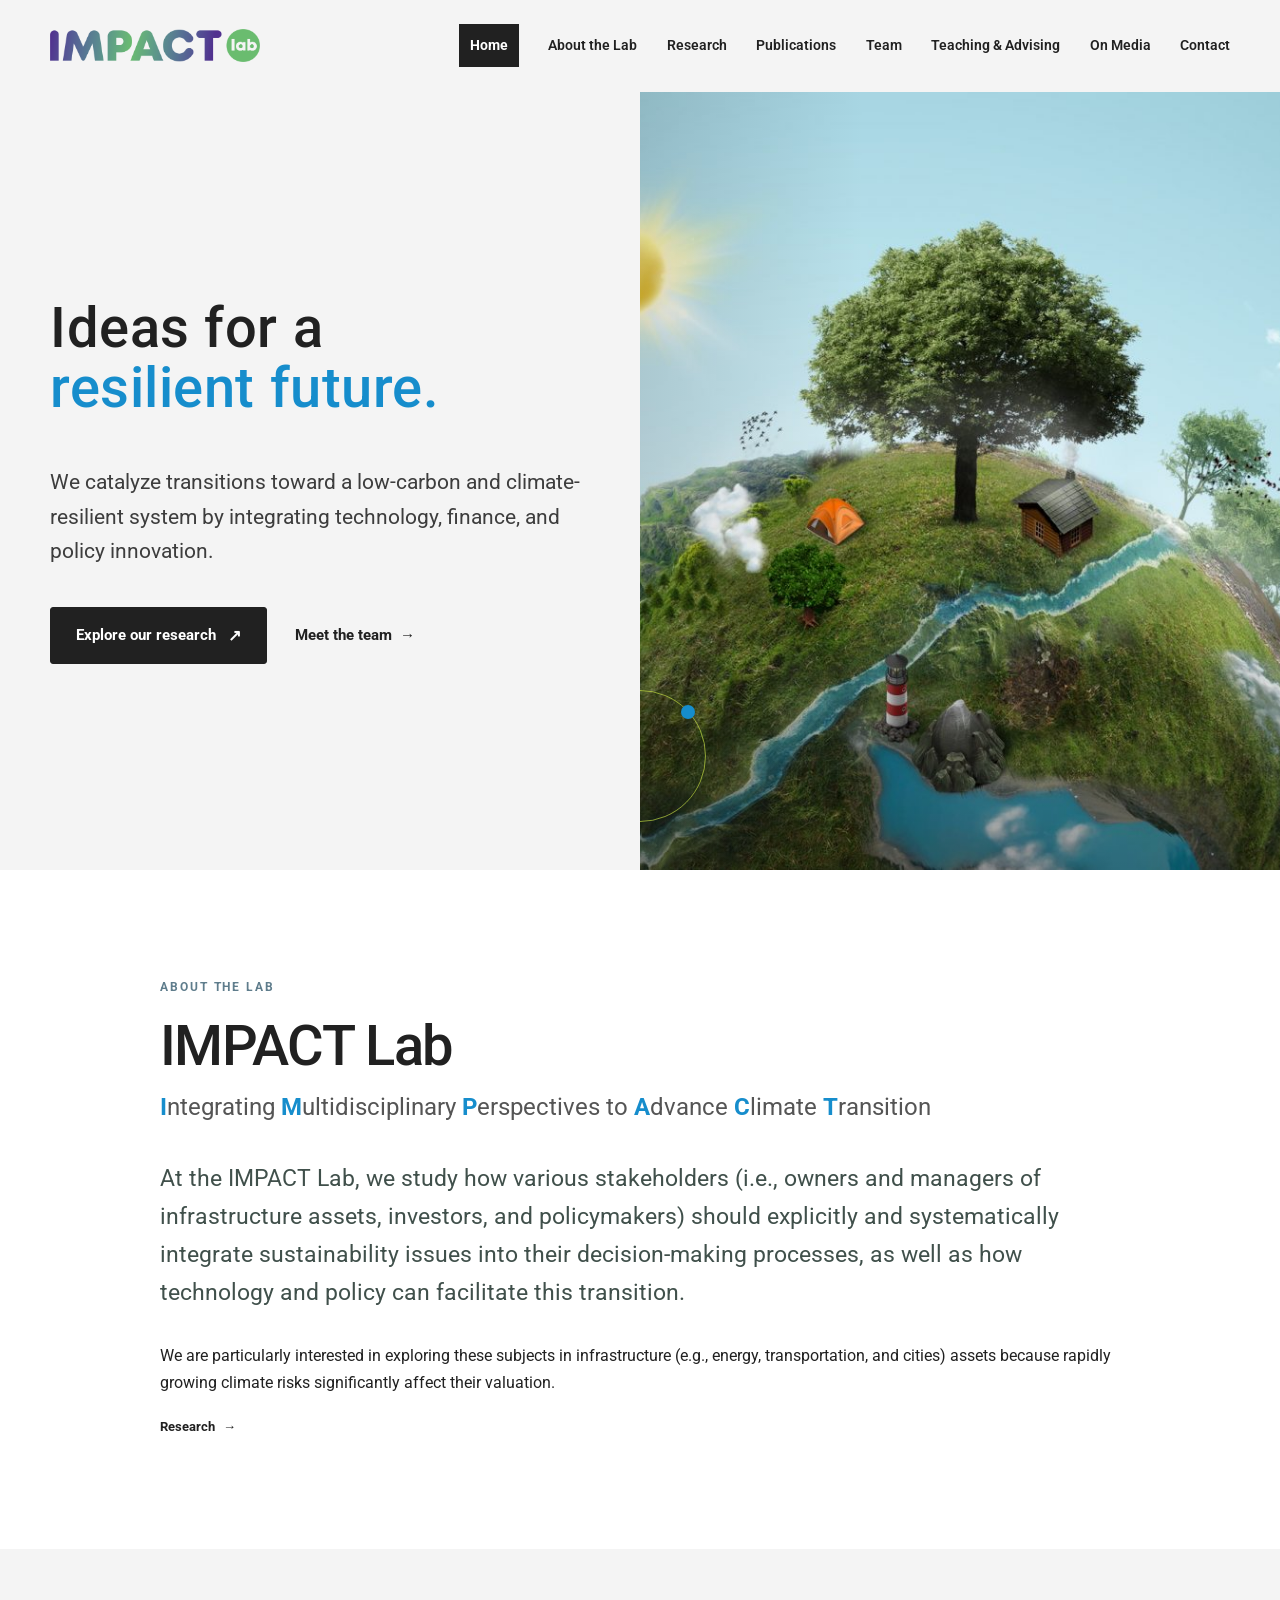
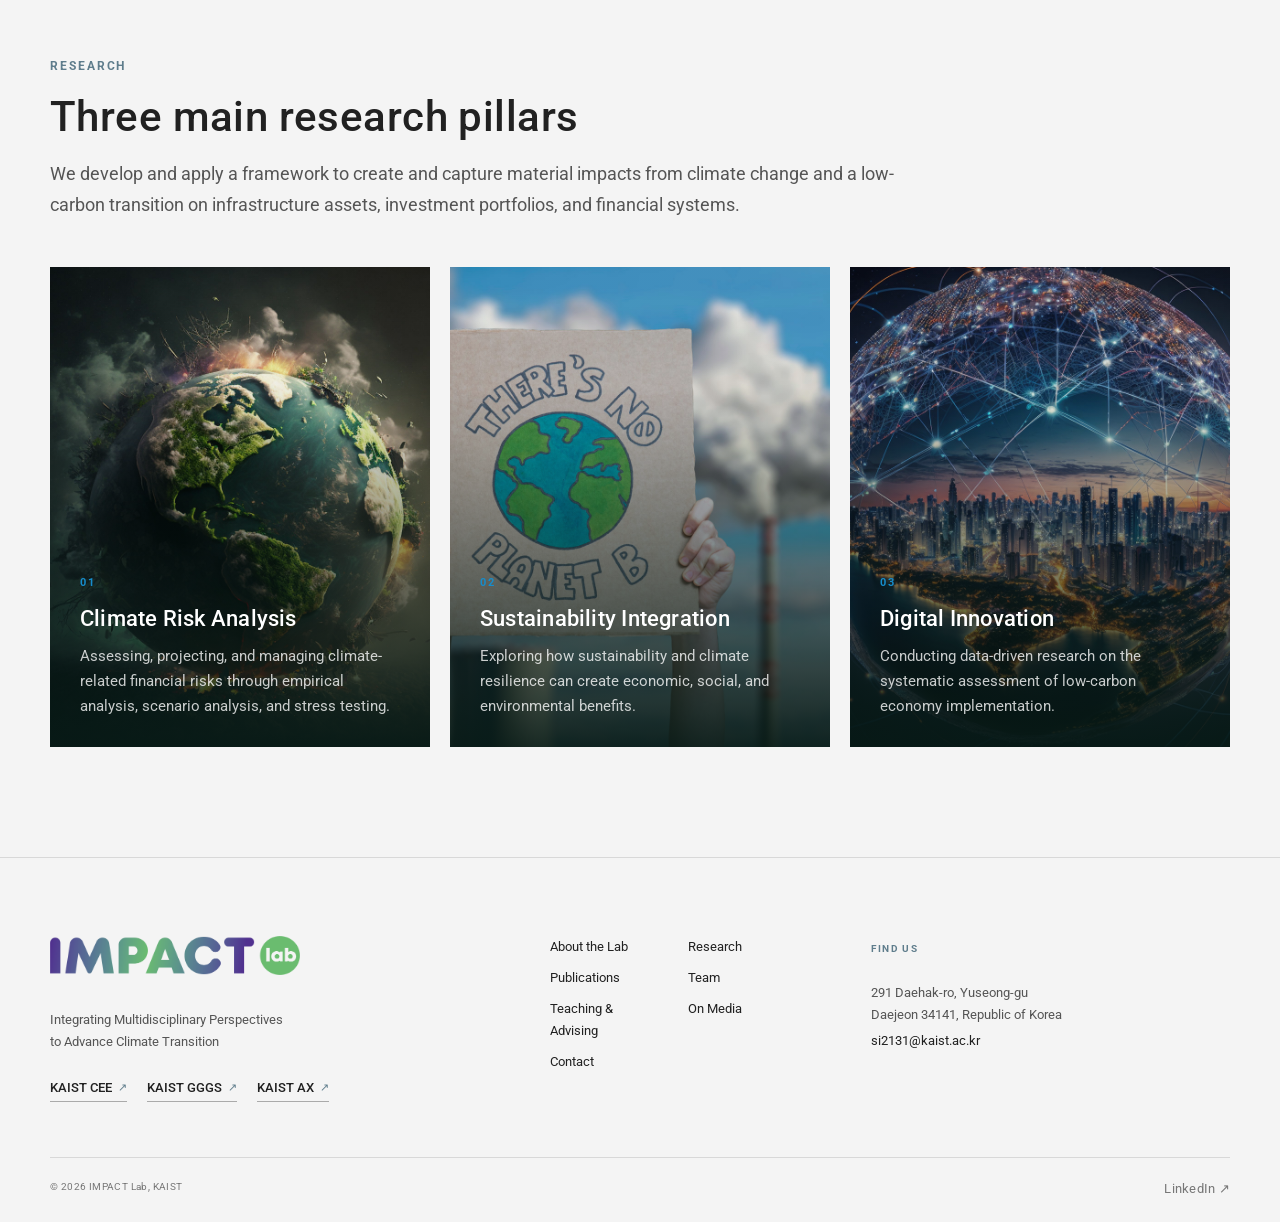
==== index.html @ 7cf45eeb "Add IMPACT Lab logo to site header" ====
<!doctype html>
<html lang="en">
<head>
  <meta charset="utf-8">
  <meta name="viewport" content="width=1180">
  <meta name="description" content="IMPACT Lab at KAIST integrates multidisciplinary perspectives to advance climate transition.">
  <meta name="theme-color" content="#f4f4f4">
  <meta name="color-scheme" content="only light">
  <meta property="og:title" content="IMPACT Lab | KAIST">
  <meta property="og:description" content="Integrating multidisciplinary perspectives to advance climate transition.">
  <meta property="og:type" content="website">
  <meta property="og:image" content="assets/images/hero.jpg">
  <title>IMPACT Lab | KAIST</title>
  <link rel="icon" href="assets/favicon-impact.svg" type="image/svg+xml">
  <link rel="stylesheet" href="assets/css/style.css?v=20260831-header">
  <script src="assets/js/site.js?v=20260831-header" defer></script>
</head>
<body>
  <div data-site-header></div>
  <main id="main-content">
    <section class="home-hero">
      <div class="hero-copy">
        <div class="hero-copy-inner" data-reveal>
          <h1>Ideas for a<br><span>resilient future.</span></h1>
          <p class="lead">We catalyze transitions toward a low-carbon and climate-resilient system by integrating technology, finance, and policy innovation.</p>
          <div class="hero-actions">
            <a class="btn btn-light" href="research.html">Explore our research</a>
            <a class="text-link" href="people.html">Meet the team</a>
          </div>
        </div>
      </div>
      <div class="hero-visual">
        <img src="assets/images/hero.jpg" alt="A small green world representing a sustainable future">
        <span class="hero-orbit" aria-hidden="true"></span>
      </div>
    </section>

    <section class="section">
      <div class="container impact-intro">
        <div class="intro-copy" data-reveal>
          <p class="eyebrow">About the Lab</p>
          <h2 class="impact-heading">IMPACT <span>Lab</span></h2>
          <p class="impact-expansion"><strong>I</strong>ntegrating <strong>M</strong>ultidisciplinary <strong>P</strong>erspectives to <strong>A</strong>dvance <strong>C</strong>limate <strong>T</strong>ransition</p>
          <p class="lead">At the IMPACT Lab, we study how various stakeholders (i.e., owners and managers of infrastructure assets, investors, and policymakers) should explicitly and systematically integrate sustainability issues into their decision-making processes, as well as how technology and policy can facilitate this transition.</p>
          <p>We are particularly interested in exploring these subjects in infrastructure (e.g., energy, transportation, and cities) assets because rapidly growing climate risks significantly affect their valuation.</p>
          <a class="text-link" href="research.html">Research</a>
        </div>
      </div>
    </section>

    <section class="section section-sand">
      <div class="container">
        <div class="section-heading home-research-heading" data-reveal>
          <div>
            <p class="eyebrow">Research</p>
            <h2>Three main research pillars</h2>
            <p class="research-intro">We develop and apply a framework to create and capture material impacts from climate change and a low-carbon transition on infrastructure assets, investment portfolios, and financial systems.</p>
          </div>
        </div>
        <div class="research-cards">
          <a class="research-card" href="research.html#climate-risk" data-reveal>
            <img src="assets/images/research-climate.jpg" alt="Earth under the effects of climate change" loading="lazy">
            <div class="research-card-copy">
              <span class="research-number">01</span>
              <h3>Climate Risk Analysis</h3>
              <p>Assessing, projecting, and managing climate-related financial risks through empirical analysis, scenario analysis, and stress testing.</p>
            </div>
          </a>
          <a class="research-card" href="research.html#sustainability" data-reveal>
            <img src="assets/images/research-integration.jpg" alt="Climate action sign in front of industrial infrastructure" loading="lazy">
            <div class="research-card-copy">
              <span class="research-number">02</span>
              <h3>Sustainability Integration</h3>
              <p>Exploring how sustainability and climate resilience can create economic, social, and environmental benefits.</p>
            </div>
          </a>
          <a class="research-card" href="research.html#digital" data-reveal>
            <img src="assets/images/research-digital.jpg" alt="Connected city illustrating digital innovation" loading="lazy">
            <div class="research-card-copy">
              <span class="research-number">03</span>
              <h3>Digital Innovation</h3>
              <p>Conducting data-driven research on the systematic assessment of low-carbon economy implementation.</p>
            </div>
          </a>
        </div>
      </div>
    </section>

  </main>
  <div data-site-footer></div>
</body>
</html>
---- assets/css/style.css ----
@import url("https://fonts.googleapis.com/css2?family=Roboto:wght@400;500;700&display=swap");

:root {
  color-scheme: only light;
  --ink: #212121;
  --muted: #555555;
  --forest: #212121;
  --forest-2: #5f7d8c;
  --lime: #168dcc;
  --mint: #dbe6eb;
  --sand: #f4f4f4;
  --cream: #ffffff;
  --white: #fff;
  --line: #d8d8d8;
  --orange: #168dcc;
  --serif: "Roboto", "Noto Sans KR", Arial, sans-serif;
  --sans: "Roboto", "Noto Sans KR", Arial, sans-serif;
  --container: min(1180px, calc(100% - 48px));
  --shadow: 0 24px 70px rgba(0, 0, 0, .10);
}

* { box-sizing: border-box; }
html { scroll-behavior: smooth; background: var(--cream); }
body { margin: 0; color: var(--ink); background: var(--cream); font-family: var(--sans); font-size: 16px; line-height: 1.7; -webkit-font-smoothing: antialiased; }
body.nav-open { overflow: hidden; }
img { display: block; max-width: 100%; }
a { color: inherit; text-decoration: none; }
button, input, textarea, select { font: inherit; }
button { color: inherit; }
.sr-only { position: absolute; width: 1px; height: 1px; padding: 0; margin: -1px; overflow: hidden; clip: rect(0,0,0,0); white-space: nowrap; border: 0; }
.skip-link { position: fixed; top: 8px; left: 8px; z-index: 999; transform: translateY(-150%); padding: 9px 14px; background: var(--lime); color: var(--forest); border-radius: 5px; font-weight: 700; }
.skip-link:focus { transform: translateY(0); }

.site-header { position: fixed; inset: 0 0 auto; z-index: 100; height: 92px; color: var(--ink); background: rgba(244,244,244,.96); border-bottom: 1px solid transparent; transition: height .25s, background .25s, box-shadow .25s; backdrop-filter: blur(16px); }
.site-header.scrolled { height: 76px; border-bottom-color: rgba(33,33,33,.12); box-shadow: 0 8px 22px rgba(0,0,0,.05); }
.nav-shell { width: var(--container); height: 100%; margin: auto; display: flex; align-items: center; justify-content: space-between; gap: 32px; }
.header-brand { flex: none; display: flex; align-items: center; }
.header-logo { display: block; width: 210px; height: auto; }
.brand { display: inline-flex; align-items: center; gap: 12px; flex: none; }
.brand-logo { display: block; width: clamp(174px, 15vw, 218px); height: auto; }
.brand-mark { width: 40px; height: 40px; display: flex; align-items: flex-end; gap: 3px; padding: 9px; background: var(--forest); border-radius: 2px; transform: none; }
.brand-mark i { display: block; width: 5px; background: var(--lime); border-radius: 5px; }
.brand-mark i:nth-child(1) { height: 12px; }
.brand-mark i:nth-child(2) { height: 20px; }
.brand-mark i:nth-child(3) { height: 16px; }
.brand-copy { display: grid; line-height: 1; letter-spacing: .02em; }
.brand-copy strong { font-family: var(--serif); font-size: 17px; font-weight: 600; letter-spacing: .03em; }
.brand-copy small { margin-top: 6px; color: var(--muted); font-size: 10px; font-weight: 700; letter-spacing: .23em; }
.primary-nav { flex: none; display: flex; align-items: center; gap: clamp(20px, 2.3vw, 36px); }
.primary-nav a { position: relative; padding: 10px 0; color: var(--ink); font-size: 14px; font-weight: 600; }
.primary-nav a::after { content: ""; position: absolute; left: 0; right: 100%; bottom: 3px; height: 2px; background: var(--forest); transition: right .25s; }
.primary-nav a:hover::after, .primary-nav a.active::after { right: 0; }
.primary-nav a.active { padding-inline: 11px; color: var(--white); background: var(--ink); font-weight: 700; }
.primary-nav a.active::after { display: none; }
.menu-toggle { display: none; width: 44px; height: 44px; border: 0; background: none; align-items: center; justify-content: center; flex-direction: column; gap: 5px; }
.menu-toggle span { width: 23px; height: 2px; background: var(--ink); transition: .25s; }

main { overflow: hidden; }
.container { width: var(--container); margin-inline: auto; }
.section { padding: 110px 0; }
.section-sm { padding: 78px 0; }
.section-dark { color: var(--white); background: var(--forest); }
.section-sand { background: var(--sand); }
.section-mint { background: #edf2f4; }
.eyebrow { display: block; margin: 0 0 17px; color: var(--forest-2); font-size: 12px; font-weight: 700; letter-spacing: .16em; line-height: 1.3; text-transform: uppercase; }
.section-dark .eyebrow { color: var(--lime); }
h1, h2, h3, p { margin-top: 0; }
h1, h2, h3, h4, h5, h6, .serif { font-family: var(--serif); font-weight: 500; letter-spacing: .01em; }
h1, h2 { text-transform: none; }
h1 { font-size: clamp(42px, 5vw, 56px); line-height: 1.08; }
h2 { margin-bottom: 24px; font-size: clamp(32px, 3.5vw, 42px); line-height: 1.18; }
h3 { margin-bottom: 14px; font-size: 20px; line-height: 1.4; }
.lead { max-width: 760px; color: #40504b; font-size: clamp(18px, 2.2vw, 23px); line-height: 1.65; }
.section-dark .lead { color: rgba(255,255,255,.74); }
.muted { color: var(--muted); }
.kicker { color: var(--forest-2); font-weight: 700; }
.pill { display: inline-flex; align-items: center; padding: 7px 11px; border: 1px solid rgba(33,33,33,.2); border-radius: 99px; color: var(--ink); background: rgba(255,255,255,.72); font-size: 13px; font-weight: 700; letter-spacing: .02em; }
.tag-row { display: flex; flex-wrap: wrap; gap: 7px; }
.btn { display: inline-flex; align-items: center; justify-content: center; gap: 12px; min-height: 50px; padding: 12px 20px; border: 1px solid var(--forest); border-radius: 3px; background: var(--forest); color: var(--white); font-size: 13px; font-weight: 700; transition: transform .2s, background .2s, color .2s; }
.btn::after { content: "↗"; font-size: 16px; }
.btn:hover { transform: translateY(-2px); background: var(--forest-2); }
.btn-light { border-color: var(--white); background: var(--white); color: var(--forest); }
.btn-light:hover { background: var(--lime); border-color: var(--lime); }
.text-link { display: inline-flex; align-items: center; gap: 8px; color: var(--forest); font-size: 13px; font-weight: 700; }
.text-link::after { content: "→"; transition: transform .2s; }
.text-link:hover::after { transform: translateX(4px); }

.home-hero { min-height: min(870px, 100vh); padding-top: 92px; display: grid; grid-template-columns: minmax(0, 1fr) minmax(420px, 1fr); background: var(--sand); color: var(--ink); }
.hero-copy { display: flex; align-items: center; }
.hero-copy-inner { width: min(590px, calc(100% - 72px)); margin-left: max(48px, calc((100vw - 1180px) / 2)); padding: 80px 0; }
.hero-copy .eyebrow { color: var(--forest-2); }
.hero-copy h1 span { display: block; color: var(--lime); }
.hero-copy .lead { max-width: 560px; margin: 30px 0 38px; color: #3d3d3d; font-size: clamp(17px, 1.7vw, 21px); }
.hero-actions { display: flex; align-items: center; gap: 24px; flex-wrap: wrap; }
.hero-actions .text-link { min-height: 56px; padding: 14px 4px; color: var(--ink); font-size: 15px; }
.hero-actions .btn-light { min-height: 56px; padding: 14px 25px; border-color: var(--ink); background: var(--ink); color: var(--white); font-size: 15px; }
.hero-actions .btn-light:hover { border-color: var(--forest-2); background: var(--forest-2); }
.hero-visual { position: relative; min-height: 620px; overflow: hidden; }
.hero-visual img { width: 100%; height: 100%; object-fit: cover; }
.hero-visual::after { content: ""; position: absolute; inset: 0; background: linear-gradient(90deg, rgba(33,33,33,.14), transparent 35%), linear-gradient(0deg, rgba(0,0,0,.24), transparent 40%); }
.hero-orbit { position: absolute; z-index: 3; left: -66px; bottom: 48px; width: 132px; aspect-ratio: 1; border: 1px solid rgba(214,240,75,.6); border-radius: 50%; }
.hero-orbit::before { content: ""; position: absolute; width: 14px; height: 14px; top: 14px; right: 10px; border-radius: 50%; background: var(--lime); box-shadow: 0 0 30px rgba(214,240,75,.6); }

.intro-grid { display: grid; grid-template-columns: 1.1fr .9fr; gap: clamp(50px, 9vw, 120px); align-items: start; }
.intro-copy .lead { margin-bottom: 30px; }
.impact-intro { max-width: 960px; }
.impact-intro .lead { max-width: 900px; }
.impact-heading { margin-bottom: 10px; font-size: 56px; letter-spacing: -.03em; }
.impact-expansion { max-width: 900px; margin: 0 0 34px; color: var(--muted); font-size: clamp(19px, 2vw, 24px); line-height: 1.55; }
.impact-expansion strong { color: var(--lime); font-weight: 700; }
.stats { display: grid; grid-template-columns: repeat(3, 1fr); margin-top: 50px; border-top: 1px solid var(--line); }
.stat { padding: 25px 20px 0 0; }
.stat strong { display: block; color: var(--forest); font-family: var(--serif); font-size: 36px; font-weight: 400; line-height: 1; }
.stat span { display: block; margin-top: 8px; color: var(--muted); font-size: 11px; font-weight: 700; letter-spacing: .08em; text-transform: uppercase; }
.news-panel { padding: 32px; border: 1px solid var(--line); border-top: 4px solid var(--lime); background: #f7f7f7; box-shadow: none; }
.panel-title { display: flex; align-items: center; justify-content: space-between; margin-bottom: 10px; }
.panel-title h3 { margin: 0; font-family: var(--serif); font-size: 27px; font-weight: 400; }
.news-item { display: grid; grid-template-columns: 78px 1fr; gap: 18px; padding: 21px 0; border-bottom: 1px solid var(--line); }
.news-item:last-of-type { border-bottom: 0; }
.news-date { padding-top: 3px; color: var(--forest-2); font-size: 10px; font-weight: 700; letter-spacing: .1em; }
.news-item p { margin: 0; font-size: 14px; line-height: 1.55; }

.section-heading { display: flex; align-items: end; justify-content: space-between; gap: 40px; margin-bottom: 46px; }
.section-heading h2 { max-width: 660px; margin-bottom: 0; }
.section-heading > p { max-width: 420px; margin-bottom: 4px; color: var(--muted); }
.home-research-heading { align-items: flex-start; }
.home-research-heading > div { max-width: 860px; }
.home-research-heading h2 { margin-bottom: 18px; }
.home-research-heading .research-intro { margin: 0; color: var(--muted); font-size: 18px; line-height: 1.7; }
.research-cards { display: grid; grid-template-columns: repeat(3, 1fr); gap: 20px; }
.research-card { position: relative; min-height: 480px; overflow: hidden; background: #183d35; color: var(--white); }
.research-card img { position: absolute; inset: 0; width: 100%; height: 100%; object-fit: cover; transition: transform .6s ease; }
.research-card::after { content: ""; position: absolute; inset: 0; background: linear-gradient(0deg, rgba(7,26,22,.93), rgba(7,26,22,.06) 75%); }
.research-card-copy { position: absolute; z-index: 2; inset: auto 30px 28px; }
.research-number { display: block; margin-bottom: 12px; color: var(--lime); font-size: 11px; font-weight: 700; letter-spacing: .15em; }
.research-card h3 { margin-bottom: 9px; font-family: var(--serif); font-size: 22px; font-weight: 500; }
.research-card p { margin-bottom: 0; color: rgba(255,255,255,.78); font-size: 15px; line-height: 1.65; }
.research-card:hover img { transform: scale(1.045); }

.feature-grid { display: grid; grid-template-columns: .8fr 1.2fr; gap: clamp(50px, 9vw, 120px); align-items: center; }
.portrait-frame { position: relative; max-width: 440px; }
.portrait-frame::before { content: ""; position: absolute; top: 24px; right: -24px; width: 100%; height: 100%; border: 1px solid rgba(33,33,33,.24); }
.portrait-frame img { position: relative; width: 100%; aspect-ratio: 4 / 5; object-fit: cover; object-position: center 20%; }
.feature-copy blockquote { margin: 0 0 30px; font-family: var(--serif); font-size: clamp(28px, 4vw, 44px); line-height: 1.22; }
.feature-copy p { color: #465550; }
.feature-meta { margin: 28px 0; padding-top: 24px; border-top: 1px solid var(--line); }
.feature-meta strong, .feature-meta span { display: block; }
.feature-meta span { color: var(--muted); font-size: 13px; }

.publication-feature { display: grid; grid-template-columns: 140px 1fr auto; gap: 34px; align-items: center; padding: 36px 0; border-top: 1px solid rgba(255,255,255,.25); border-bottom: 1px solid rgba(255,255,255,.25); }
.pub-year { color: var(--lime); font-family: var(--serif); font-size: 54px; }
.publication-feature h3 { margin: 0 0 8px; font-family: var(--serif); font-size: clamp(24px, 3vw, 34px); font-weight: 400; }
.publication-feature p { margin: 0; color: rgba(255,255,255,.64); font-size: 13px; }
.circle-link { display: grid; width: 60px; height: 60px; place-items: center; border: 1px solid rgba(255,255,255,.5); border-radius: 50%; font-size: 22px; transition: .2s; }
.circle-link:hover { color: var(--forest); background: var(--lime); border-color: var(--lime); transform: rotate(45deg); }
.cta-band { display: grid; grid-template-columns: 1fr auto; gap: 40px; align-items: center; padding: 54px 0; }
.cta-band h2 { margin: 0; font-size: clamp(34px, 4vw, 52px); }
.cta-band p { max-width: 640px; margin: 10px 0 0; }
.cta-actions { display: flex; flex-wrap: wrap; justify-content: flex-end; gap: 10px; }
.cta-links-only { grid-template-columns: 1fr; }
.cta-actions .btn-light { border-color: var(--forest); }

.page-hero { padding: 180px 0 88px; background: var(--sand); }
.page-hero .container { display: grid; grid-template-columns: 1fr minmax(280px, .65fr); gap: 70px; align-items: end; }
.page-hero-simple .container { grid-template-columns: 1fr; }
.page-hero h1 { margin-bottom: 0; color: var(--forest); }
.page-hero p { margin: 0 0 8px; color: #4e5d58; font-size: 18px; }
.page-hero-dark { color: var(--ink); background: var(--sand); }
.page-hero-dark h1 { color: var(--ink); }
.page-hero-dark p { color: var(--muted); }
.page-hero-dark .eyebrow { color: var(--forest-2); }
.research-overview .container > div { max-width: 920px; }
.research-overview h1 { margin-bottom: 26px; }
.research-overview .lead { max-width: 920px; margin-bottom: 18px; }
.research-overview .lead + p { max-width: 920px; }
.team-hero h1 { white-space: nowrap; }
.teaching-hero h1 { white-space: nowrap; }
.page-intro { max-width: 820px; }

.research-detail { display: grid; grid-template-columns: 1fr 1fr; gap: 0; background: var(--white); }
.research-detail:nth-child(even) .research-detail-image { order: 2; }
.research-detail-image { min-height: 560px; }
.research-detail-image img { width: 100%; height: 100%; object-fit: cover; }
.research-detail-copy { display: flex; flex-direction: column; justify-content: center; padding: clamp(44px, 7vw, 90px); }
.research-detail-copy h2 { font-size: clamp(27px, 3vw, 32px); }
.research-detail-copy > p { color: var(--muted); font-size: 18px; }
.topic-list { margin: 24px 0 0; padding: 0; list-style: none; border-top: 1px solid var(--line); }
.topic-list li { position: relative; padding: 18px 0 18px 22px; border-bottom: 1px solid var(--line); font-size: 16px; font-weight: 400; line-height: 1.65; }
.topic-list li strong { color: var(--ink); font-weight: 700; }
.topic-list li::before { content: ""; position: absolute; left: 0; top: 24px; width: 7px; height: 7px; border-radius: 50%; background: var(--lime); box-shadow: 0 0 0 3px var(--forest); }

.pi-block { display: grid; grid-template-columns: 380px 1fr; gap: clamp(50px, 8vw, 100px); align-items: start; }
.pi-photo { position: relative; }
.pi-photo img { width: 100%; aspect-ratio: 4/5; object-fit: cover; object-position: center top; }
.pi-copy h2 { margin-bottom: 6px; font-size: clamp(42px, 4vw, 56px); }
.pi-title { display: block; margin-bottom: 24px; color: var(--forest-2); font-size: 16px; font-weight: 500; }
.person-email { display: block; width: fit-content; margin: -5px 0 16px; color: var(--forest-2); font-size: 16px; font-weight: 500; }
.person-email:hover { color: var(--lime); }
.pi-copy p { color: #465550; }
.profile-link { display: inline-flex; align-items: center; gap: 7px; margin-top: 24px; color: var(--forest); font-size: 12px; font-weight: 700; }
.profile-link:hover { color: var(--forest-2); }
.profile-links { display: flex; flex-wrap: wrap; gap: 0 24px; }
.about-profile .profile-link { font-size: 15px; }
.people-heading { margin-bottom: 36px; }
.people-heading h2, .people-simple-section .section-heading h2 { font-size: 33px; }
.people-grid { display: grid; grid-template-columns: 1fr; gap: 0; border-top: 1px solid rgba(33,33,33,.18); }
.person-card { min-width: 0; display: grid; grid-template-columns: minmax(230px, 300px) 1fr; gap: clamp(38px, 6vw, 78px); align-items: center; padding: 46px 0; border-bottom: 1px solid rgba(33,33,33,.18); }
.person-image { position: relative; margin: 0; overflow: hidden; background: #dfe5e1; }
.person-image img { width: 100%; aspect-ratio: 4 / 4.7; object-fit: cover; object-position: center top; filter: saturate(.88); transition: transform .45s, filter .45s; }
.person-card:hover .person-image img { transform: scale(1.03); filter: saturate(1); }
.person-placeholder { aspect-ratio: 4 / 4.7; display: grid; place-items: center; background: linear-gradient(145deg, var(--mint), #eef3ef); }
.person-placeholder span { color: var(--forest); font-family: var(--serif); font-size: clamp(48px, 6vw, 76px); letter-spacing: -.04em; }
.person-info { max-width: 760px; }
.person-name-line { display: flex; align-items: center; justify-content: space-between; gap: 14px; }
.person-card h3 { margin: 0 0 2px; font-family: var(--serif); font-size: 30px; font-weight: 500; }
.linkedin-badge { flex: none; padding: 6px 9px; border: 1px solid rgba(33,33,33,.24); border-radius: 99px; color: var(--ink); font-size: 12px; font-weight: 700; letter-spacing: .02em; line-height: 1; }
.linkedin-badge:hover { color: var(--white); background: var(--forest); border-color: var(--forest); }
.person-role { display: block; margin-bottom: 13px; color: var(--forest-2); font-size: 16px; font-weight: 500; }
.person-card p { margin: 17px 0 0; color: var(--muted); font-size: 16px; line-height: 1.75; }
.people-list { display: grid; grid-template-columns: repeat(2, 1fr); gap: 0 70px; border-top: 1px solid var(--line); }
.list-person { display: block; padding: 20px 0; border-bottom: 1px solid var(--line); }
.list-person strong { font-size: 24px; font-weight: 400; }
.list-person strong a:hover { color: var(--forest-2); }
.linkedin-mini { margin-left: 5px; color: var(--forest-2); font-size: 11px; font-style: normal; text-transform: uppercase; }
.list-person span { display: block; margin-top: 5px; color: var(--muted); font-size: 16px; text-align: left; }

.filter-bar { display: flex; flex-wrap: wrap; gap: 8px; margin: 0 0 42px; }
.filter-button { padding: 9px 14px; border: 1px solid var(--line); border-radius: 99px; background: transparent; color: var(--muted); font-size: 11px; font-weight: 700; cursor: pointer; }
.filter-button.active, .filter-button:hover { color: var(--white); background: var(--forest); border-color: var(--forest); }
.publication-list { border-top: 1px solid var(--line); }
.publication-item { display: grid; grid-template-columns: 88px 1fr 44px; gap: 28px; align-items: start; padding: 30px 0; border-bottom: 1px solid var(--line); }
.publication-item[hidden] { display: none; }
.publication-item time { color: var(--forest-2); font-family: var(--serif); font-size: 24px; }
.publication-item h3 { margin: 0 0 7px; font-size: 18px; line-height: 1.55; }
.publication-item p { margin: 0; color: var(--muted); font-size: 15px; line-height: 1.6; }
.media-section { padding-top: 72px; }
.media-shell { max-width: 980px; }
.media-featured-list { display: grid; gap: 54px; margin-bottom: 86px; }
.media-feature { display: grid; grid-template-columns: minmax(0, 1.08fr) minmax(0, .92fr); gap: 38px; align-items: center; }
.media-feature-image { position: relative; overflow: hidden; background: var(--sand); }
.media-feature-image img { width: 100%; aspect-ratio: 16 / 9; object-fit: cover; transition: transform .4s ease; }
.media-feature-image:hover img { transform: scale(1.025); }
.media-play { position: absolute; left: 50%; top: 50%; display: grid; width: 54px; height: 38px; place-items: center; padding-left: 3px; border-radius: 9px; color: var(--white); background: #ff0033; font-size: 16px; transform: translate(-50%, -50%); }
.media-feature-copy { padding-bottom: 22px; border-bottom: 1px solid var(--line); }
.media-feature time, .media-card time { display: block; margin-bottom: 2px; color: var(--muted); font-size: 16px; line-height: 1.45; }
.media-feature .media-source, .media-card .media-source { margin: 0 0 17px; color: var(--ink); font-size: 13px; font-weight: 700; line-height: 1.45; }
.media-feature h2, .media-card h2 { margin: 0; font-size: 21px; font-weight: 500; line-height: 1.45; }
.media-feature h2 a:hover { color: var(--forest-2); }
.media-arrow { display: inline-flex; margin-top: 24px; font-size: 26px; line-height: 1; transition: transform .2s, color .2s; }
.media-arrow:hover { color: var(--forest-2); transform: translateX(5px); }
.media-grid { display: grid; grid-template-columns: repeat(2, minmax(0, 1fr)); column-gap: 82px; row-gap: 66px; }
.media-card { min-height: 232px; display: flex; flex-direction: column; align-items: flex-start; padding: 0 0 20px; border-bottom: 1px solid var(--line); }
.media-card h2 { font-size: 22px; }
.media-card .media-arrow { margin-top: auto; padding-top: 24px; }
.publication-item a { display: grid; width: 38px; height: 38px; place-items: center; border: 1px solid var(--line); border-radius: 50%; }
.publication-item a:hover { color: var(--white); background: var(--forest); border-color: var(--forest); }
.publication-section-title { margin: 65px 0 22px; font-family: var(--serif); font-size: 30px; font-weight: 400; }

.course-grid { display: grid; grid-template-columns: repeat(2, 1fr); gap: 22px; }
.course-card { position: relative; min-height: 300px; padding: 34px; display: flex; flex-direction: column; justify-content: space-between; border: 1px solid var(--line); background: var(--white); overflow: hidden; }
.course-card::after { content: attr(data-code); position: absolute; right: -10px; bottom: -30px; color: rgba(33,33,33,.045); font-family: var(--serif); font-size: 104px; line-height: 1; }
.course-term { color: var(--forest-2); font-size: 11px; font-weight: 700; letter-spacing: .1em; text-transform: uppercase; }
.course-card h3 { position: relative; z-index: 1; max-width: 500px; margin: 80px 0 0; font-family: var(--serif); font-size: 20px; font-weight: 500; }
.course-card.featured { color: var(--white); background: var(--forest); border-color: var(--forest); }
.course-card.featured .course-term { color: var(--lime); }
.course-card.featured::after { color: rgba(255,255,255,.04); }

.contact-grid { display: grid; grid-template-columns: .85fr 1.15fr; gap: clamp(50px, 9vw, 120px); }
.contact-details { padding: 35px 0; border-top: 1px solid var(--line); }
.contact-row { display: grid; grid-template-columns: 90px 1fr; gap: 20px; padding: 17px 0; border-bottom: 1px solid var(--line); }
.contact-row strong { color: var(--forest-2); font-size: 11px; letter-spacing: .08em; text-transform: uppercase; }
.contact-row span, .contact-row a { font-size: 18px; }
.contact-form { padding: clamp(30px, 5vw, 54px); background: var(--white); box-shadow: var(--shadow); }
.form-row { display: grid; grid-template-columns: 1fr 1fr; gap: 18px; }
.field { display: grid; gap: 7px; margin-bottom: 18px; }
.field label { font-size: 11px; font-weight: 700; letter-spacing: .06em; text-transform: uppercase; }
.field input, .field textarea, .field select { width: 100%; padding: 13px 14px; border: 1px solid #cfd8d2; border-radius: 0; outline: 0; background: var(--cream); }
.field input:focus, .field textarea:focus, .field select:focus { border-color: var(--forest); box-shadow: 0 0 0 3px rgba(95,125,140,.16); }
.field textarea { min-height: 150px; resize: vertical; }
.form-note { margin: 12px 0 0; color: var(--muted); font-size: 11px; }
.map-card { min-height: 360px; display: grid; place-items: center; margin-top: 70px; padding: 50px; text-align: center; background: var(--forest); color: var(--white); }
.map-card strong { display: block; color: var(--lime); font-family: var(--serif); font-size: 40px; font-weight: 400; }
.map-card p { max-width: 500px; margin: 10px auto 22px; color: rgba(255,255,255,.65); }

.site-footer { padding: 78px max(24px, calc((100vw - 1180px)/2)) 22px; color: var(--ink); background: var(--sand); border-top: 1px solid var(--line); }
.footer-grid { display: grid; grid-template-columns: 1.2fr .7fr 1fr; gap: 70px; padding-bottom: 55px; }
.site-footer .brand-logo { width: min(250px, 100%); }
.brand-light .brand-mark { background: var(--ink); }
.brand-light .brand-mark i { background: var(--lime); }
.brand-light .brand-copy small { color: var(--muted); }
.footer-grid p { margin: 25px 0 0; color: var(--muted); font-size: 13px; }
.footer-affiliations { display: flex; flex-wrap: wrap; gap: 8px 20px; margin-top: 24px; }
.footer-affiliations a { display: inline-flex; align-items: center; gap: 6px; padding-bottom: 2px; border-bottom: 1px solid #aaa; color: var(--ink); font-size: 13px; font-weight: 500; }
.footer-affiliations a::after { content: "↗"; color: var(--forest-2); font-size: 11px; }
.footer-affiliations a:hover { color: var(--forest-2); border-bottom-color: var(--forest-2); }
.footer-label { display: block; margin: 4px 0 20px; color: var(--forest-2); font-size: 10px; font-weight: 700; letter-spacing: .14em; text-transform: uppercase; }
.footer-links { display: grid; grid-template-columns: 1fr 1fr; gap: 9px 24px; }
.footer-links a, .footer-email { color: var(--ink); font-size: 13px; }
.footer-links a:hover, .footer-email:hover { color: var(--forest-2); }
.footer-bottom { display: flex; justify-content: space-between; padding-top: 20px; border-top: 1px solid var(--line); color: #777; font-size: 10px; letter-spacing: .04em; }
.footer-linkedin { font-size: 13px; letter-spacing: .02em; }
.footer-linkedin:hover { color: var(--forest-2); }

[data-reveal] { opacity: 0; transform: translateY(20px); transition: opacity .7s ease, transform .7s ease; }
[data-reveal].is-visible { opacity: 1; transform: translateY(0); }

@media (max-width: 960px) {
  :root { --container: min(100% - 36px, 760px); }
  .site-header, .site-header.scrolled { height: 76px; }
  .home-hero { padding-top: 76px; grid-template-columns: 1fr; }
  .hero-copy-inner { width: var(--container); margin: auto; }
  .hero-visual { min-height: 520px; }
  .hero-orbit { display: none; }
  .intro-grid, .page-hero .container, .contact-grid { grid-template-columns: 1fr; }
  .page-hero .container { gap: 25px; }
  .research-cards { grid-template-columns: 1fr 1fr; }
  .research-card:last-child { grid-column: 1 / -1; min-height: 420px; }
  .feature-grid, .pi-block { gap: 50px; }
  .people-grid { grid-template-columns: 1fr; }
  .person-card { grid-template-columns: 230px 1fr; gap: 40px; }
  .footer-grid { grid-template-columns: 1fr 1fr; }
  .footer-grid > div:first-child { grid-column: 1 / -1; }
}

@media (max-width: 760px) {
  :root { --container: calc(100% - 34px); }
  .section { padding: 76px 0; }
  .section-sm { padding: 58px 0; }
  .site-header, .site-header.scrolled { backdrop-filter: none; }
  .menu-toggle { display: flex; position: relative; z-index: 2; }
  .primary-nav { position: fixed; inset: 0; height: 100dvh; display: flex; flex-direction: column; align-items: flex-start; justify-content: center; gap: 10px; padding: 90px 34px 50px; background: var(--sand); transform: translateX(100%); transition: transform .3s ease; }
  .primary-nav a { width: 100%; padding: 8px 0; color: var(--ink); font-family: var(--serif); font-size: 24px; font-weight: 400; line-height: 1.35; }
  .primary-nav a.active { padding-inline: 11px; color: var(--white); background: var(--ink); }
  .primary-nav a::after { display: none; }
  .menu-open .primary-nav { transform: translateX(0); }
  .menu-open .menu-toggle span { background: var(--ink); }
  .menu-open .menu-toggle span:nth-child(1) { transform: translateY(7px) rotate(45deg); }
  .menu-open .menu-toggle span:nth-child(2) { opacity: 0; }
  .menu-open .menu-toggle span:nth-child(3) { transform: translateY(-7px) rotate(-45deg); }
  .home-hero { min-height: auto; }
  .hero-copy-inner { padding: 70px 0; }
  .hero-copy .lead { margin: 24px 0 30px; }
  .hero-visual { min-height: 430px; }
  .stats { grid-template-columns: 1fr; }
  .stat { display: flex; align-items: baseline; gap: 13px; padding: 17px 0; border-bottom: 1px solid var(--line); }
  .news-panel { padding: 25px 22px; }
  .news-item { grid-template-columns: 66px 1fr; }
  .section-heading { display: block; }
  .section-heading > p { margin-top: 20px; }
  .research-cards { grid-template-columns: 1fr; }
  .research-card, .research-card:last-child { grid-column: auto; min-height: 430px; }
  .feature-grid, .pi-block, .research-detail { grid-template-columns: 1fr; }
  .portrait-frame { max-width: calc(100% - 18px); }
  .research-detail:nth-child(even) .research-detail-image { order: 0; }
  .research-detail-image { min-height: 380px; }
  .research-detail-copy { padding: 54px 24px 64px; }
  .publication-feature { grid-template-columns: 1fr auto; gap: 12px 20px; }
  .pub-year { grid-column: 1 / -1; font-size: 44px; }
  .cta-band { grid-template-columns: 1fr; }
  .page-hero { padding: 138px 0 68px; }
  .team-hero h1, .teaching-hero h1 { white-space: normal; }
  .pi-block { gap: 45px; }
  .pi-photo { max-width: 430px; }
  .people-grid, .people-list, .course-grid { grid-template-columns: 1fr; }
  .person-card { grid-template-columns: 1fr; gap: 25px; padding: 40px 0; }
  .person-image { width: min(100%, 420px); }
  .publication-item { grid-template-columns: 60px 1fr; gap: 16px; }
  .publication-item > a { grid-column: 2; }
  .media-section { padding-top: 50px; }
  .media-featured-list { gap: 46px; margin-bottom: 66px; }
  .media-feature { grid-template-columns: 1fr; gap: 23px; }
  .media-feature-copy { padding-bottom: 20px; }
  .media-grid { grid-template-columns: 1fr; gap: 44px; }
  .media-card { min-height: 0; }
  .media-card h2 { font-size: 20px; }
  .form-row { grid-template-columns: 1fr; gap: 0; }
  .footer-affiliations { display: grid; grid-template-columns: repeat(3, minmax(0, 1fr)); gap: 8px; width: 100%; }
  .footer-affiliations a { justify-self: center; white-space: nowrap; font-size: 12px; }
  .footer-affiliations a:first-child { justify-self: start; }
  .footer-affiliations a:last-child { justify-self: end; }
  .footer-grid { grid-template-columns: 1fr; gap: 42px; }
  .footer-grid > div:first-child { grid-column: auto; }
  .footer-bottom { gap: 20px; flex-direction: column; }
}

@media (prefers-reduced-motion: reduce) {
  html { scroll-behavior: auto; }
  *, *::before, *::after { transition-duration: .01ms !important; animation-duration: .01ms !important; }
}
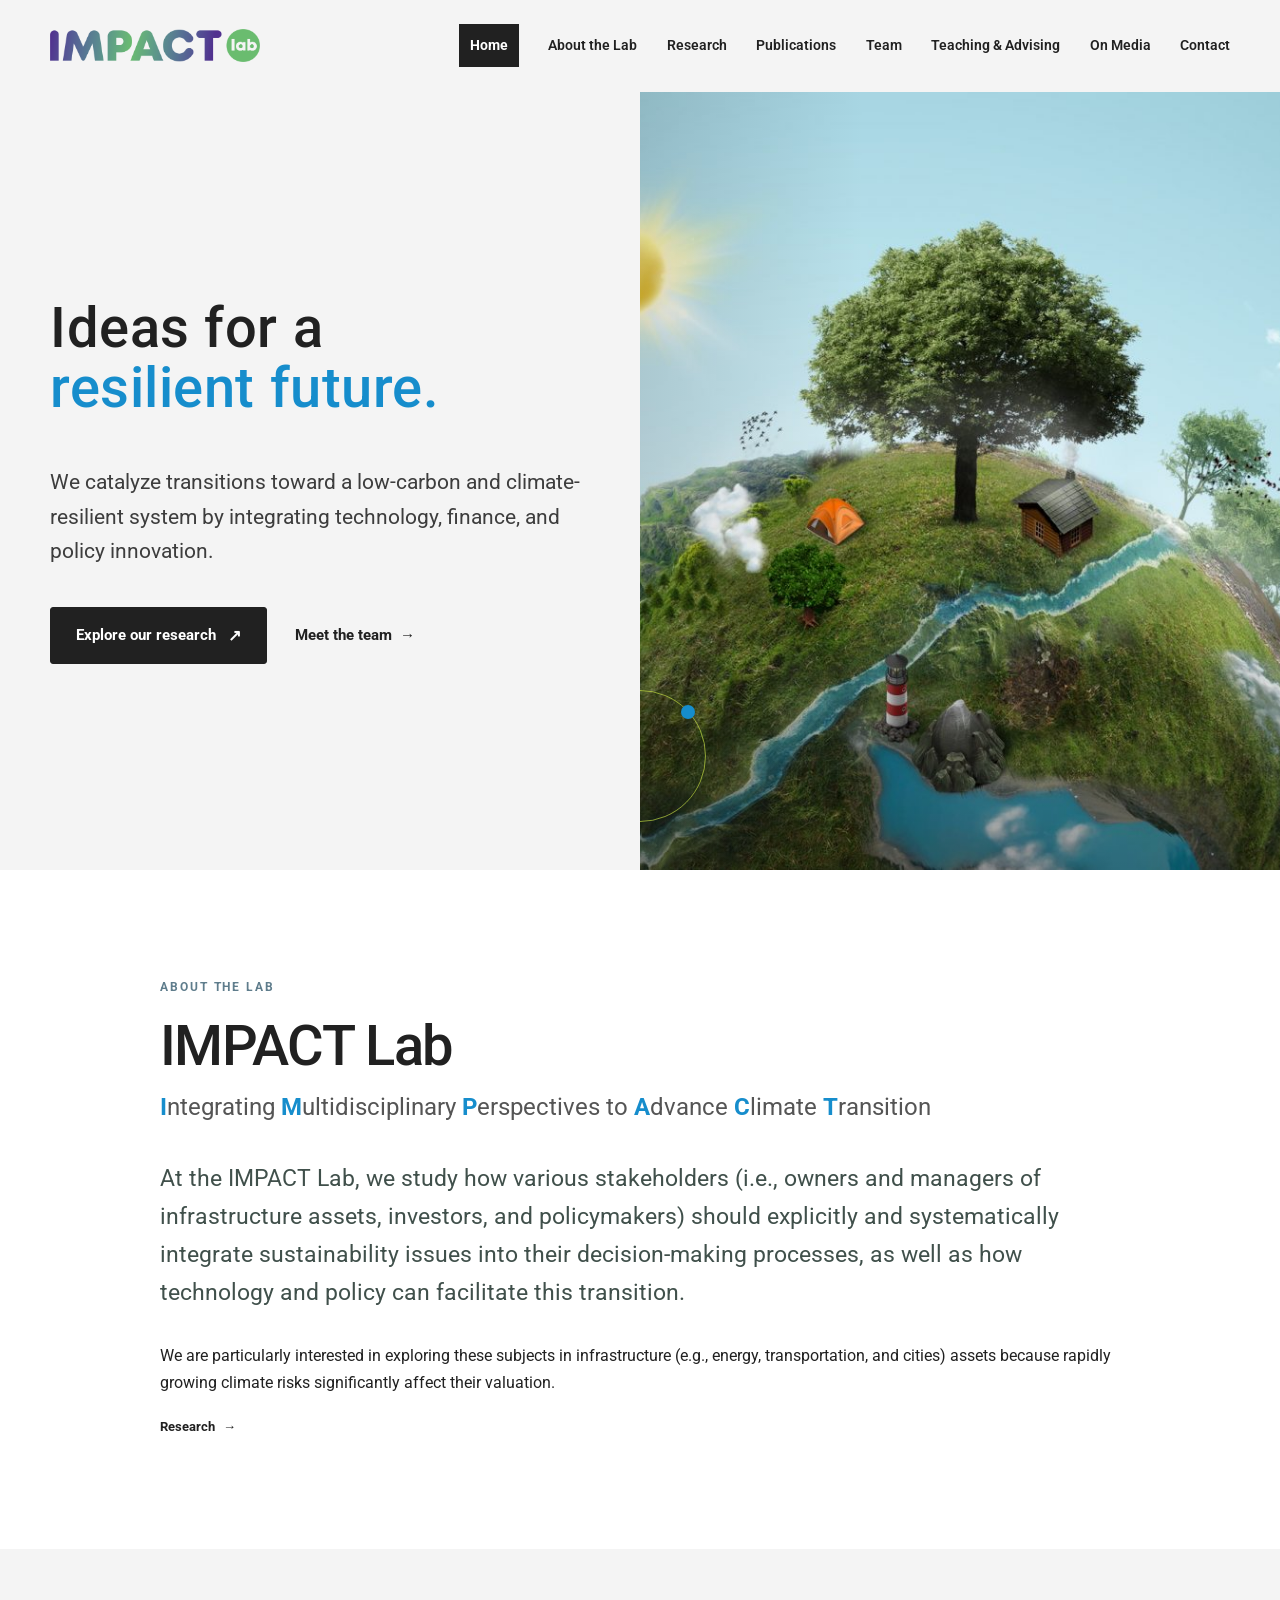
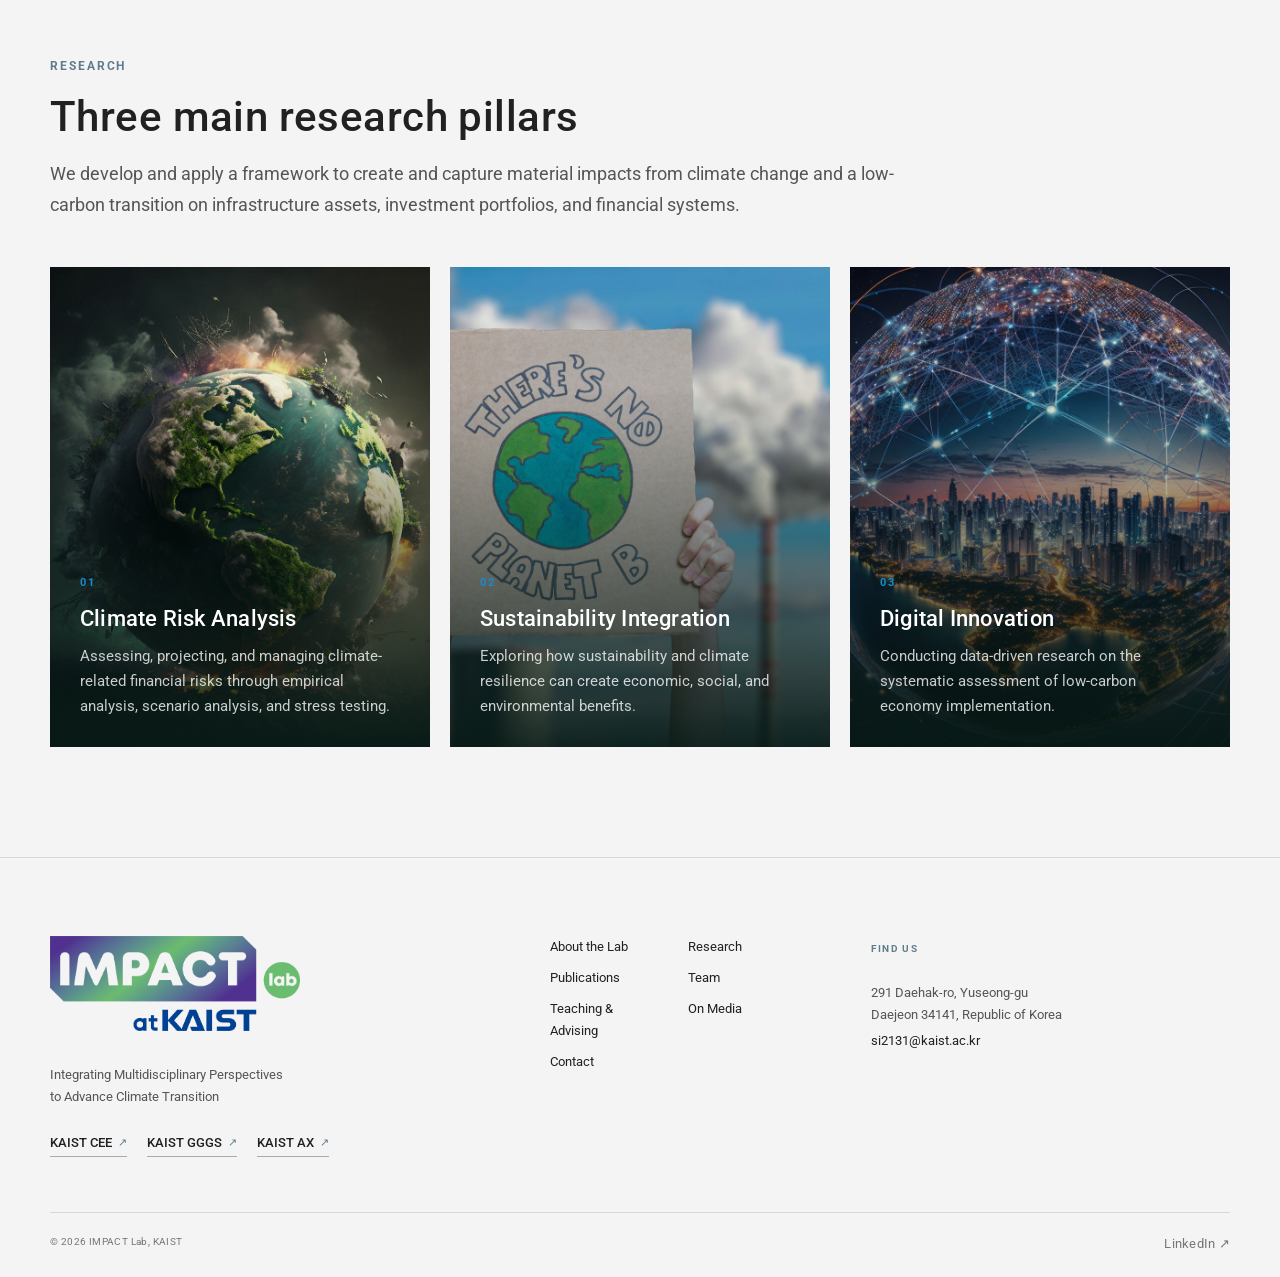
==== commit 44343b7c: "Replace footer with IMPACT Lab at KAIST logo" ====
--- a/index.html
+++ b/index.html
@@ -13,7 +13,7 @@
   <title>IMPACT Lab | KAIST</title>
   <link rel="icon" href="assets/favicon-impact.svg" type="image/svg+xml">
   <link rel="stylesheet" href="assets/css/style.css?v=20260831-header">
-  <script src="assets/js/site.js?v=20260831-header" defer></script>
+  <script src="assets/js/site.js?v=20260831-footer-logo" defer></script>
 </head>
 <body>
   <div data-site-header></div>
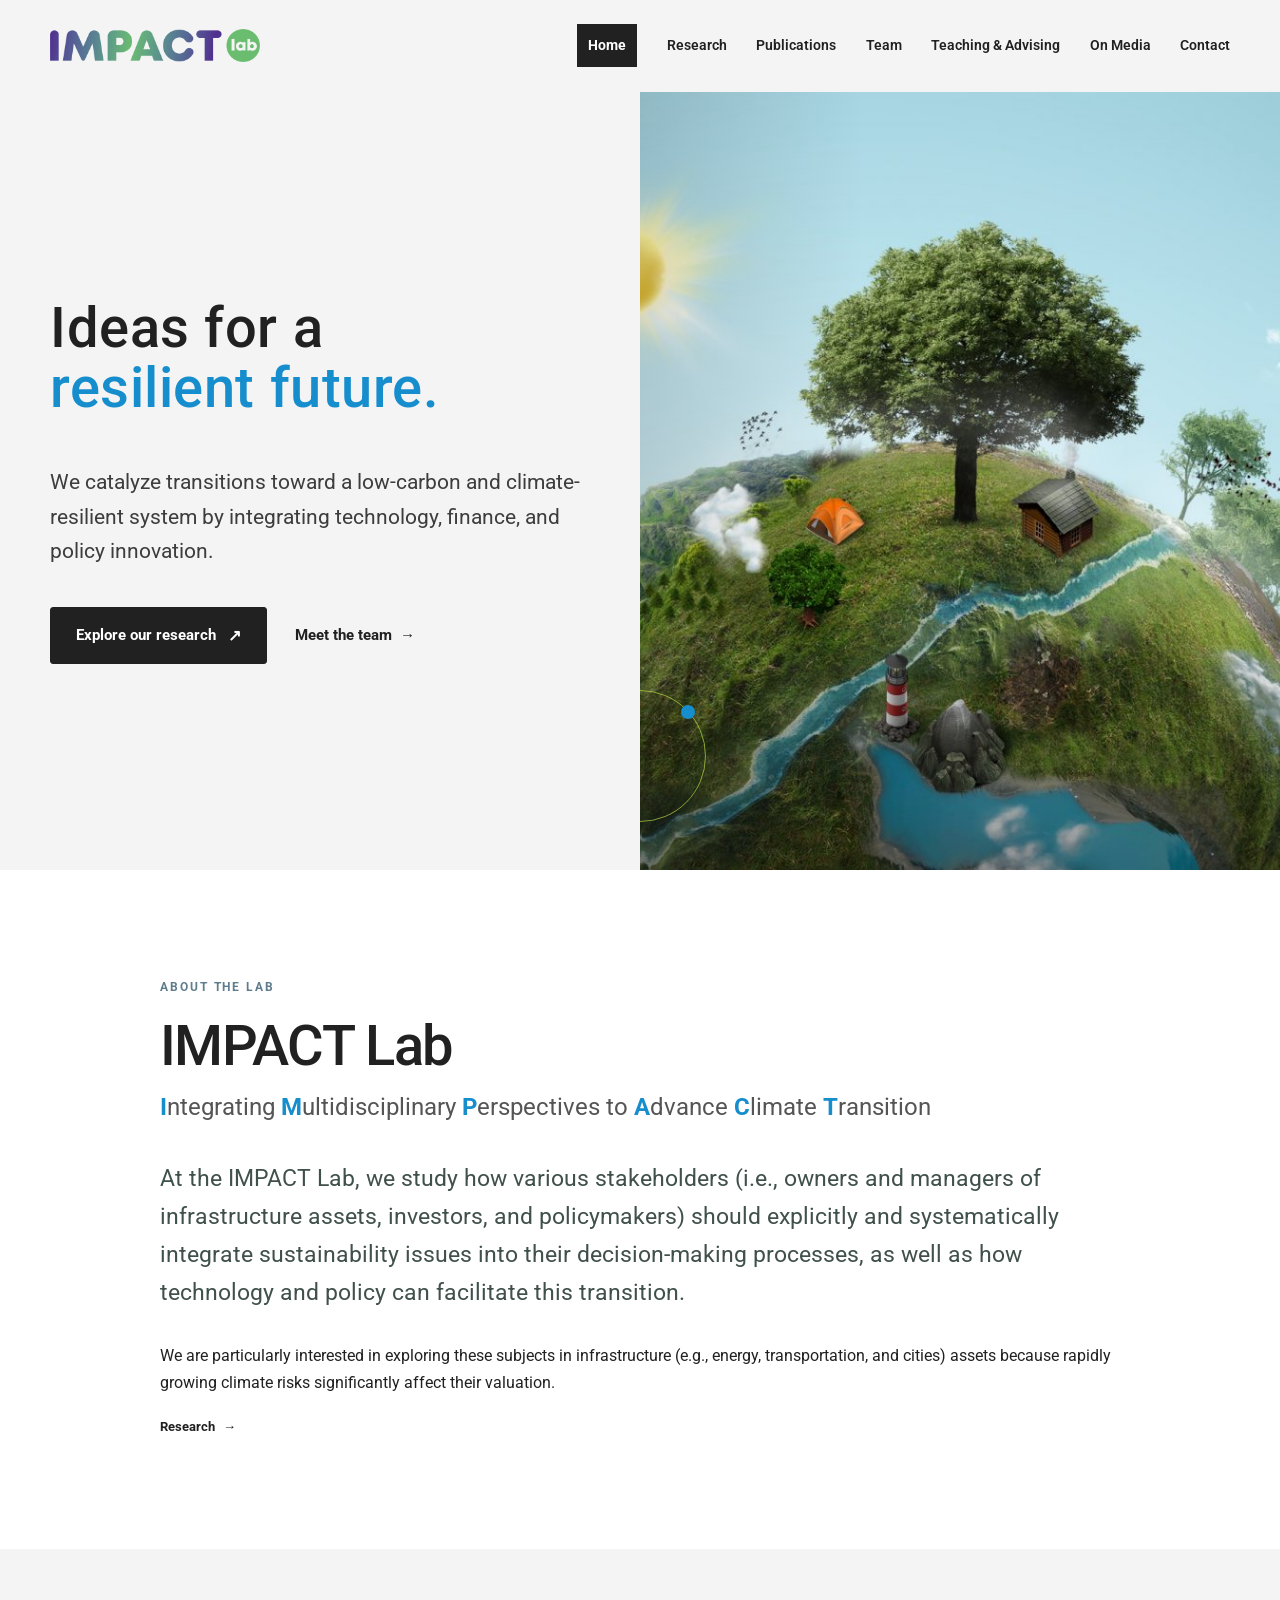
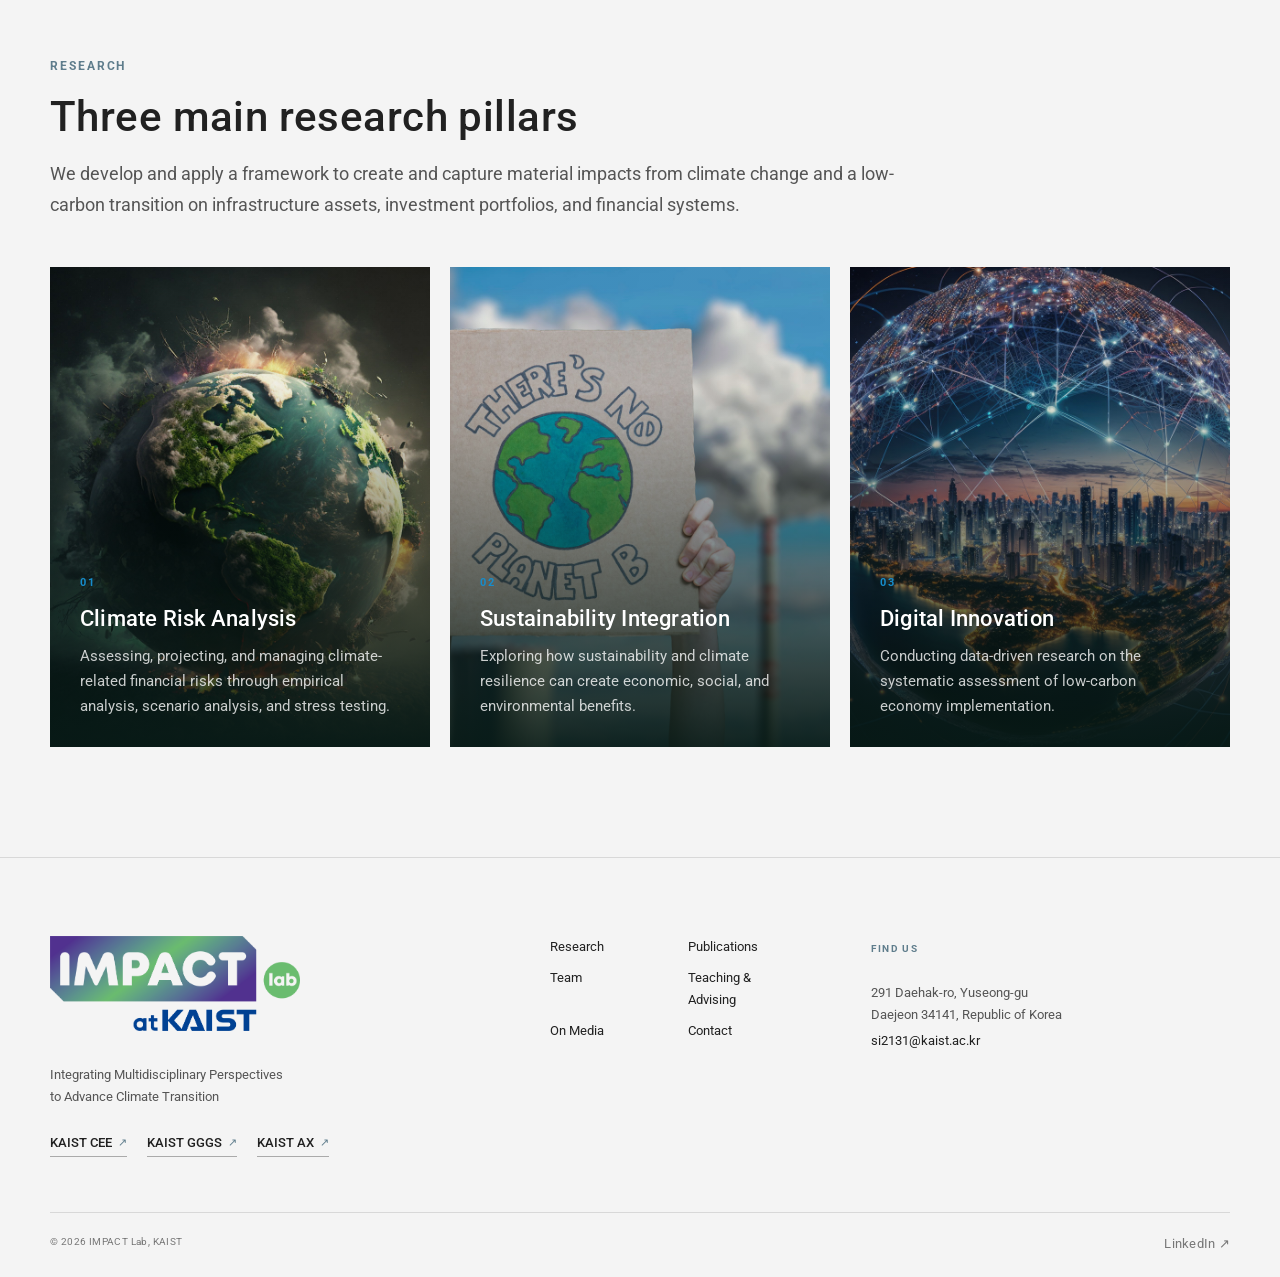
==== commit 20b7b71d: "Move profile links to team and remove about page" ====
--- a/index.html
+++ b/index.html
@@ -12,8 +12,8 @@
   <meta property="og:image" content="assets/images/hero.jpg">
   <title>IMPACT Lab | KAIST</title>
   <link rel="icon" href="assets/favicon-impact.svg" type="image/svg+xml">
-  <link rel="stylesheet" href="assets/css/style.css?v=20260831-header">
-  <script src="assets/js/site.js?v=20260831-footer-logo" defer></script>
+  <link rel="stylesheet" href="assets/css/style.css?v=20260831-team-links">
+  <script src="assets/js/site.js?v=20260831-team-links" defer></script>
 </head>
 <body>
   <div data-site-header></div>
--- a/assets/css/style.css
+++ b/assets/css/style.css
@@ -200,7 +200,7 @@
 .profile-link { display: inline-flex; align-items: center; gap: 7px; margin-top: 24px; color: var(--forest); font-size: 12px; font-weight: 700; }
 .profile-link:hover { color: var(--forest-2); }
 .profile-links { display: flex; flex-wrap: wrap; gap: 0 24px; }
-.about-profile .profile-link { font-size: 15px; }
+.team-profile .profile-link { font-size: 15px; }
 .people-heading { margin-bottom: 36px; }
 .people-heading h2, .people-simple-section .section-heading h2 { font-size: 33px; }
 .people-grid { display: grid; grid-template-columns: 1fr; gap: 0; border-top: 1px solid rgba(33,33,33,.18); }
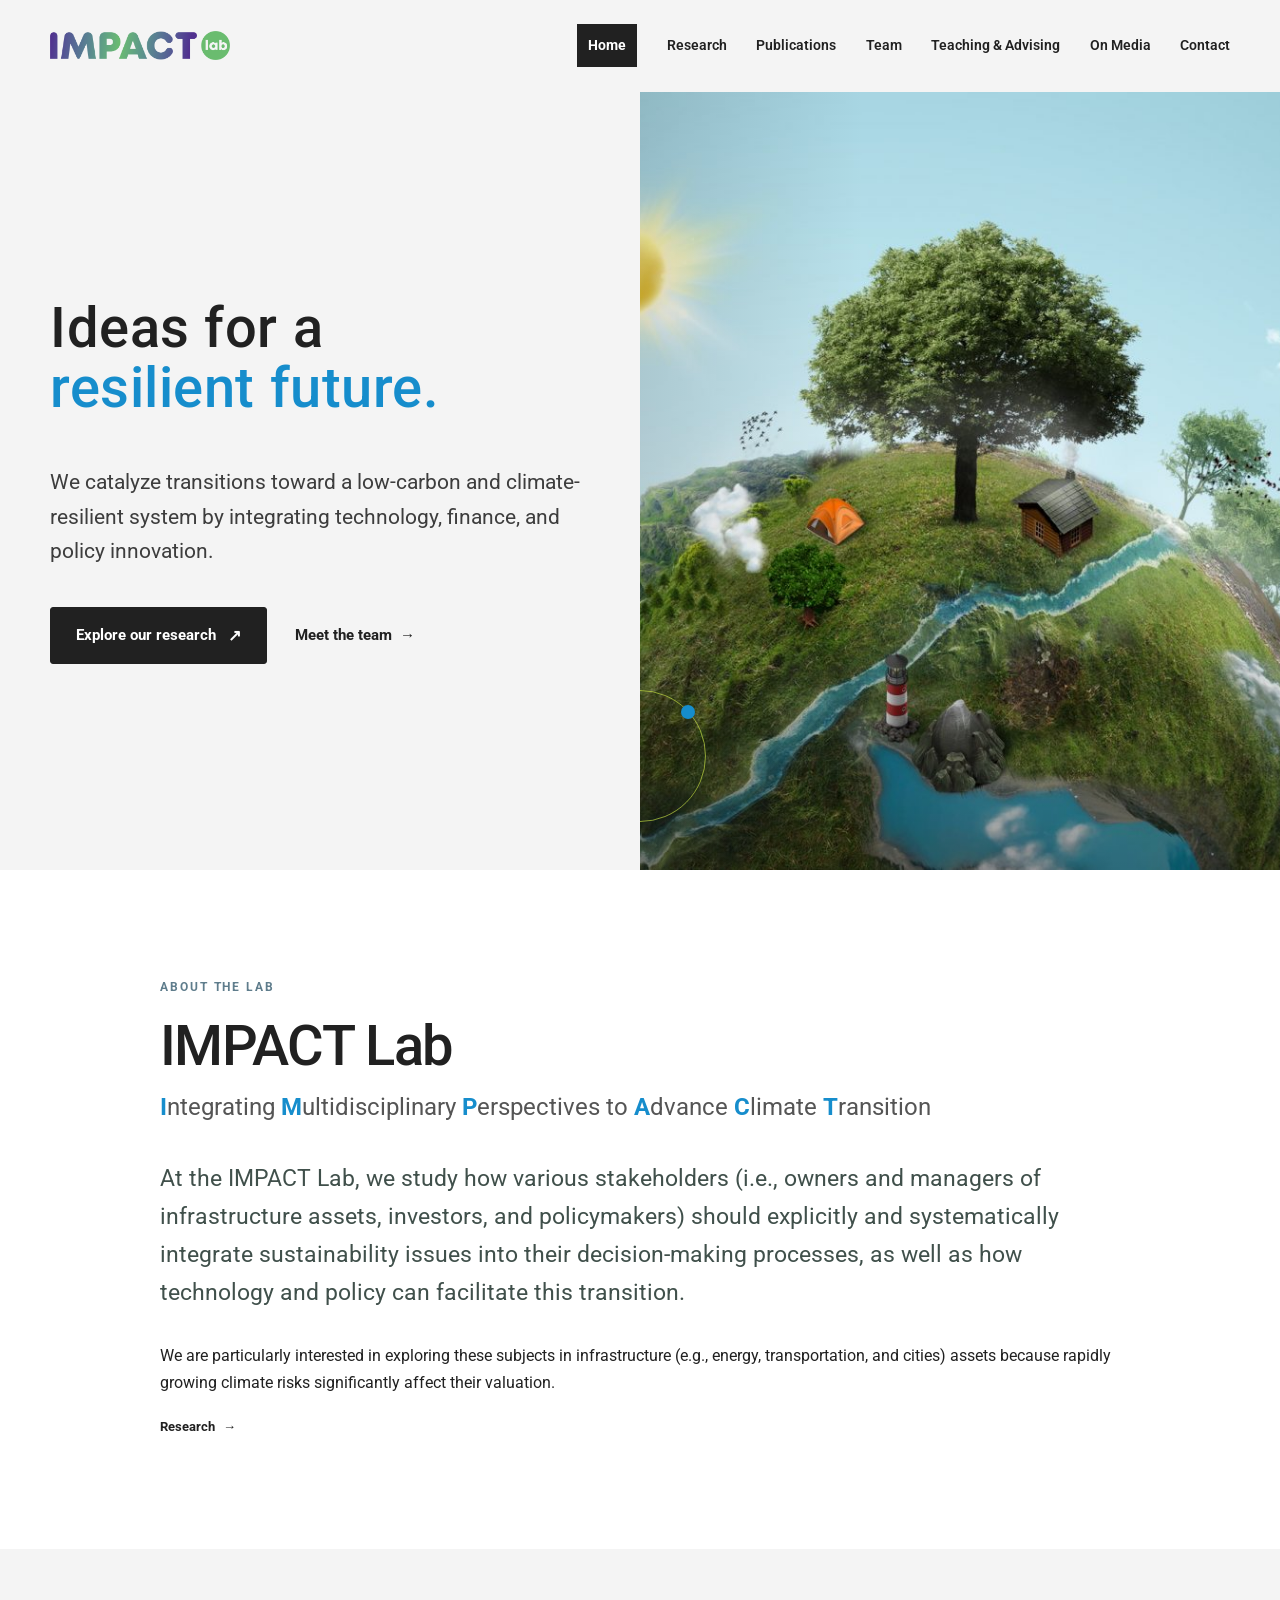
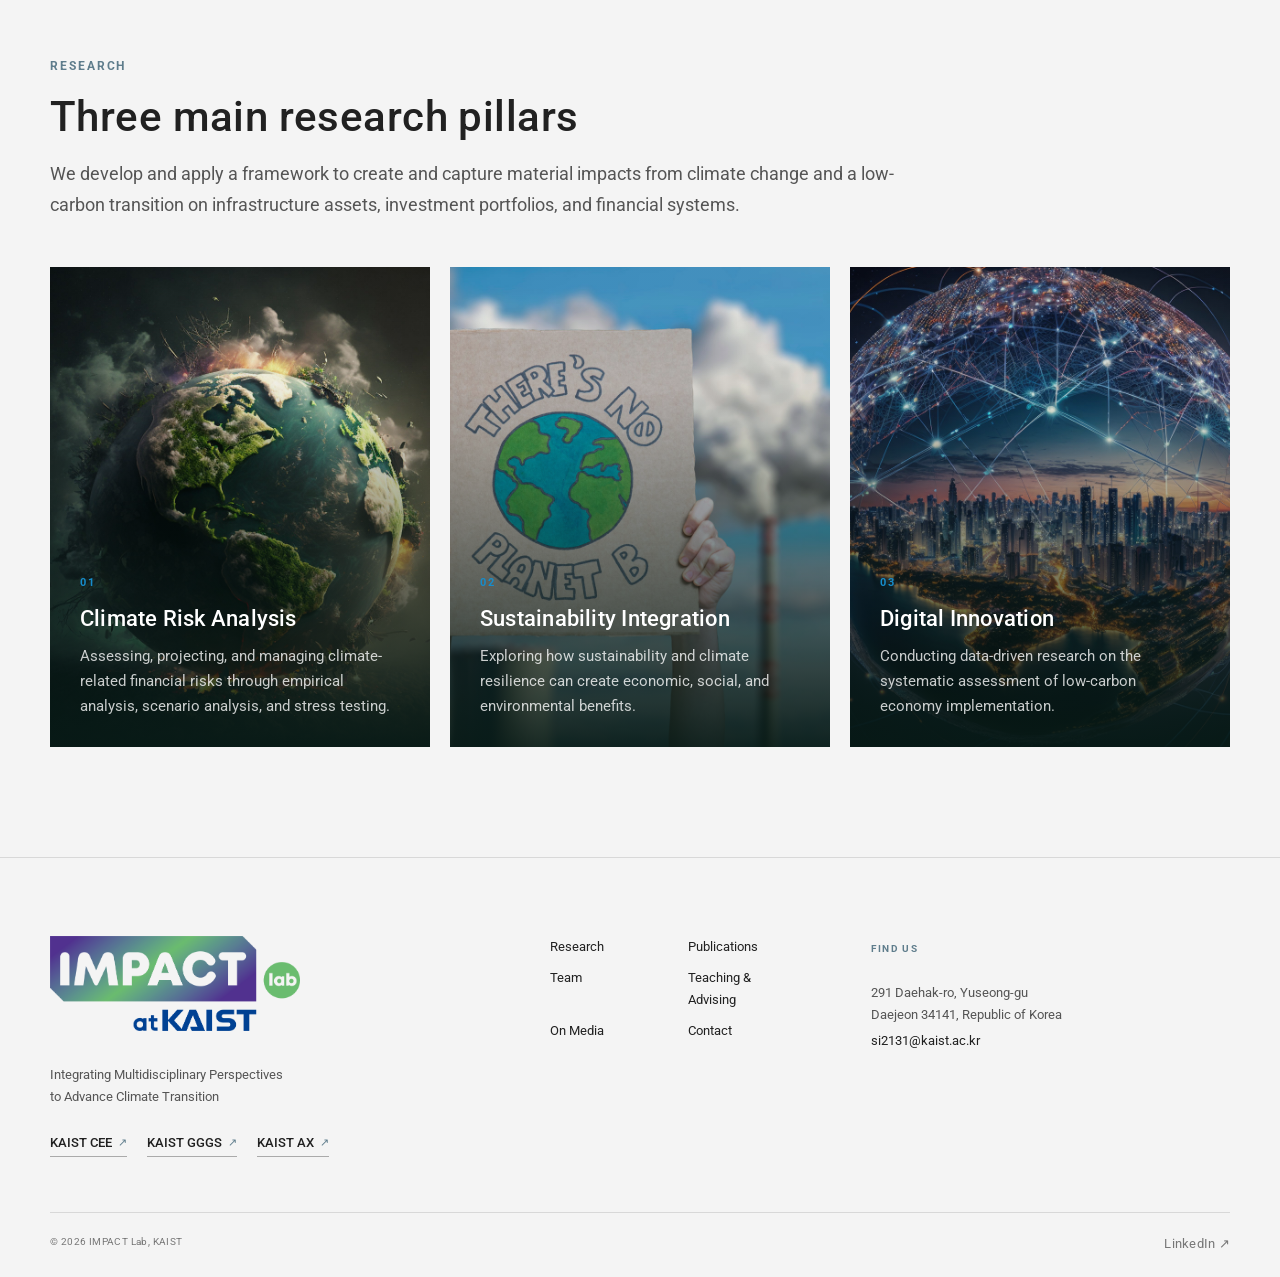
==== commit 9148cbc1: "Reduce header logo size" ====
--- a/index.html
+++ b/index.html
@@ -12,7 +12,7 @@
   <meta property="og:image" content="assets/images/hero.jpg">
   <title>IMPACT Lab | KAIST</title>
   <link rel="icon" href="assets/favicon-impact.svg" type="image/svg+xml">
-  <link rel="stylesheet" href="assets/css/style.css?v=20260831-team-links">
+  <link rel="stylesheet" href="assets/css/style.css?v=20260831-header-logo-small">
   <script src="assets/js/site.js?v=20260831-team-links" defer></script>
 </head>
 <body>
--- a/assets/css/style.css
+++ b/assets/css/style.css
@@ -35,7 +35,7 @@
 .site-header.scrolled { height: 76px; border-bottom-color: rgba(33,33,33,.12); box-shadow: 0 8px 22px rgba(0,0,0,.05); }
 .nav-shell { width: var(--container); height: 100%; margin: auto; display: flex; align-items: center; justify-content: space-between; gap: 32px; }
 .header-brand { flex: none; display: flex; align-items: center; }
-.header-logo { display: block; width: 210px; height: auto; }
+.header-logo { display: block; width: 180px; height: auto; }
 .brand { display: inline-flex; align-items: center; gap: 12px; flex: none; }
 .brand-logo { display: block; width: clamp(174px, 15vw, 218px); height: auto; }
 .brand-mark { width: 40px; height: 40px; display: flex; align-items: flex-end; gap: 3px; padding: 9px; background: var(--forest); border-radius: 2px; transform: none; }
@@ -224,8 +224,8 @@
 .linkedin-mini { margin-left: 5px; color: var(--forest-2); font-size: 11px; font-style: normal; text-transform: uppercase; }
 .list-person span { display: block; margin-top: 5px; color: var(--muted); font-size: 16px; text-align: left; }
 
-.filter-bar { display: flex; flex-wrap: wrap; gap: 8px; margin: 0 0 42px; }
-.filter-button { padding: 9px 14px; border: 1px solid var(--line); border-radius: 99px; background: transparent; color: var(--muted); font-size: 11px; font-weight: 700; cursor: pointer; }
+.filter-bar { display: flex; flex-wrap: wrap; gap: 12px; margin: 0 0 42px; }
+.filter-button { padding: 12px 20px; border: 1px solid var(--line); border-radius: 99px; background: transparent; color: var(--muted); font-size: 16px; font-weight: 700; cursor: pointer; }
 .filter-button.active, .filter-button:hover { color: var(--white); background: var(--forest); border-color: var(--forest); }
 .publication-list { border-top: 1px solid var(--line); }
 .publication-item { display: grid; grid-template-columns: 88px 1fr 44px; gap: 28px; align-items: start; padding: 30px 0; border-bottom: 1px solid var(--line); }
@@ -259,8 +259,8 @@
 .course-grid { display: grid; grid-template-columns: repeat(2, 1fr); gap: 22px; }
 .course-card { position: relative; min-height: 300px; padding: 34px; display: flex; flex-direction: column; justify-content: space-between; border: 1px solid var(--line); background: var(--white); overflow: hidden; }
 .course-card::after { content: attr(data-code); position: absolute; right: -10px; bottom: -30px; color: rgba(33,33,33,.045); font-family: var(--serif); font-size: 104px; line-height: 1; }
-.course-term { color: var(--forest-2); font-size: 11px; font-weight: 700; letter-spacing: .1em; text-transform: uppercase; }
-.course-card h3 { position: relative; z-index: 1; max-width: 500px; margin: 80px 0 0; font-family: var(--serif); font-size: 20px; font-weight: 500; }
+.course-term { color: var(--forest-2); font-size: 14px; font-weight: 700; letter-spacing: .07em; line-height: 1.45; text-transform: uppercase; }
+.course-card h3 { position: relative; z-index: 1; max-width: 500px; margin: 70px 0 0; font-family: var(--serif); font-size: 24px; font-weight: 500; line-height: 1.45; }
 .course-card.featured { color: var(--white); background: var(--forest); border-color: var(--forest); }
 .course-card.featured .course-term { color: var(--lime); }
 .course-card.featured::after { color: rgba(255,255,255,.04); }
